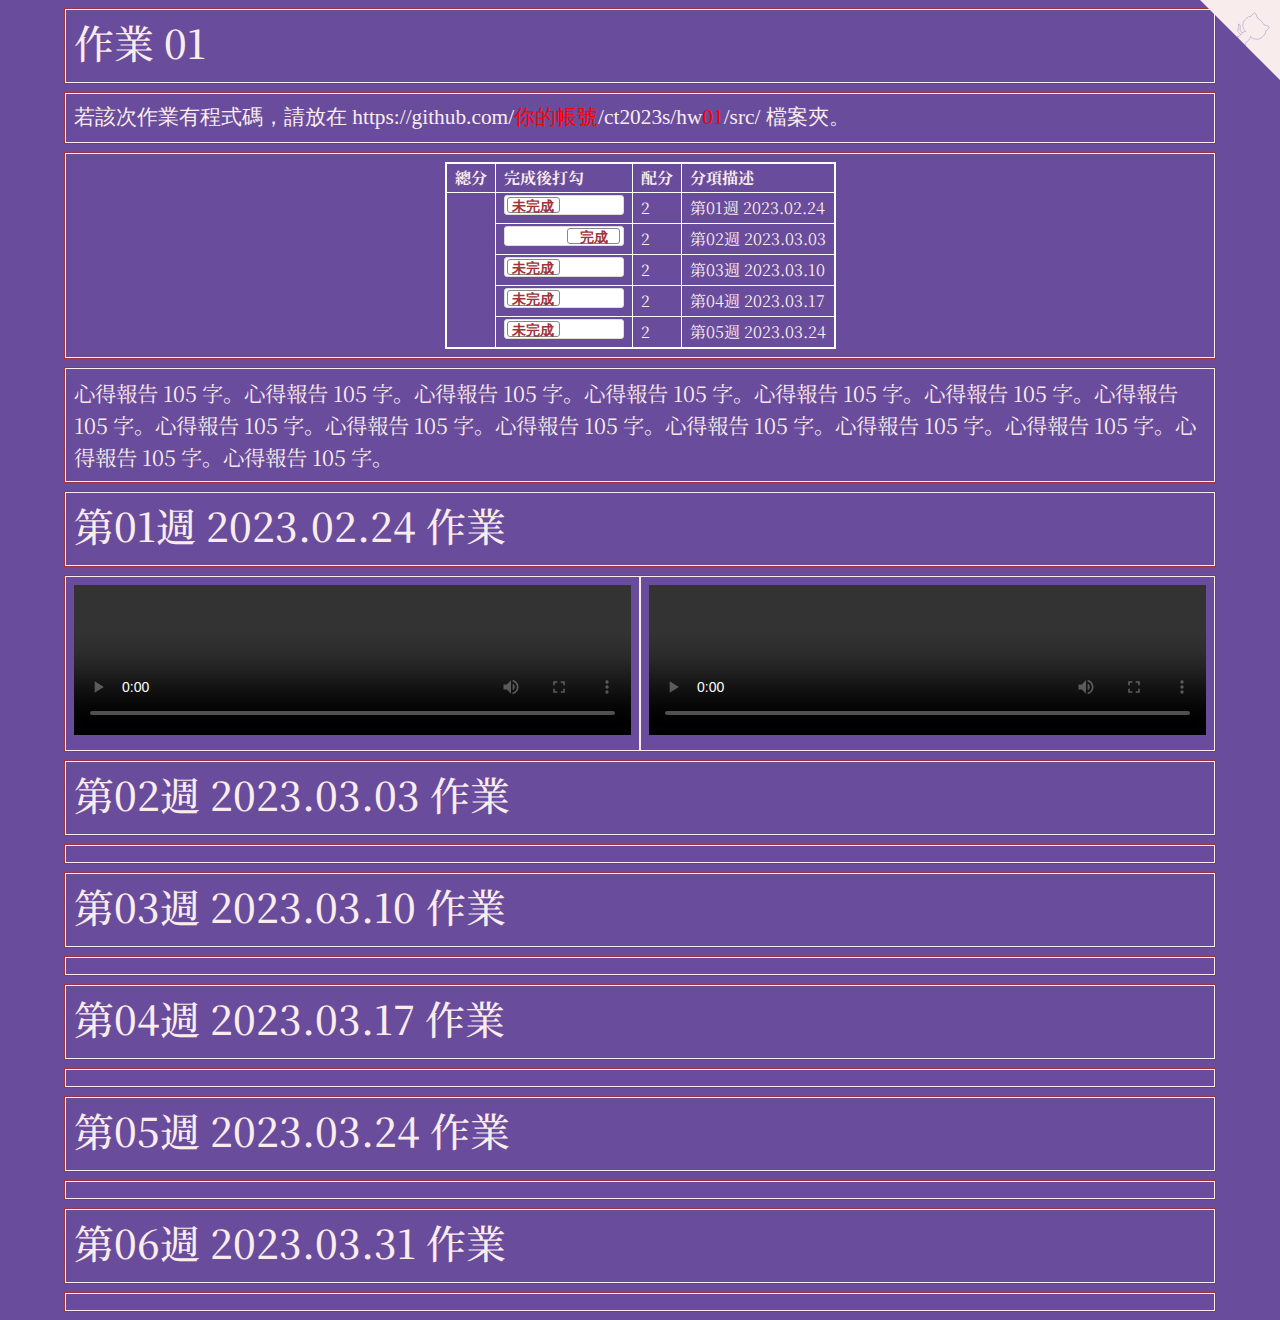
==== hw01/index.html @ e81ec560 "Add files via upload" ====
<!doctype html>
<html lang="zh-Hant-TW">
<head>
<!-- Required meta tags -->
<meta charset="utf-8">
<meta name="viewport" content="width=device-width, initial-scale=1">

<!-- D3, jquery -->
<script src="https://d3js.org/d3.v3.min.js" charset="utf-8"></script>
<script src="https://code.jquery.com/jquery-3.6.0.min.js" charset="utf-8"></script>

<!-- Bootstrap CSS -->
<link href="https://cdn.jsdelivr.net/npm/bootstrap@5.1.1/dist/css/bootstrap.min.css" rel="stylesheet">
<script src="https://cdn.jsdelivr.net/npm/bootstrap@5.1.1/dist/js/bootstrap.bundle.min.js"></script>

<title>作品集 Portfolio</title>
<style type="text/css">
  @import url('https://fonts.googleapis.com/css2?family=Noto+Serif+JP:wght@200&display=swap');

  table {
  border-collapse: collapse;
  border: 2px solid white; /* rgba(217,140,144,1) */
  font-size:  12pt;
  margin-left: auto;
  margin-right: auto;
  }

  td,
  th {
  border: 1px solid white;
  padding: 2px 8px;
  }

  .flipswitch
  {
      position: relative;
      background: white;
      width: 120px;
      height: 20px;
      -webkit-appearance: initial;
      border-radius: 3px;
      -webkit-tap-highlight-color: rgba(0, 0, 0, 0);
      outline:none;
      font-size: 14px;
      font-family: Trebuchet, Arial, sans-serif;
      font-weight: bold;
      cursor:pointer;
      border:1px solid #ddd;
  }
  .flipswitch:after
  {
      position:absolute;
      top:5%;
      display:block; 
      line-height:16px;
      width:45%;
      height:90%;
      background:#fff;
      box-sizing:border-box;
      text-align:center;
      transition: all 0.3s ease-in 0s; 
      color:rgba(159,53,58,1);
      border:#888 1px solid;
      border-radius:3px;
  }
  .flipswitch:after
  {
      left:2%;
      content: "未完成";
  }
  .flipswitch:checked:after
  {
      left:53%;
      content: "完成";
  }

  body {
    background-color: rgb(106, 76, 156); /* #6A4C9C */
    color: rgb(106, 76, 156);
    font-family: 'Noto Serif JP', serif;
  }

  .container-fluid {
    width:  90%;
  }

  .hw12 {
    border: 1px solid rgb(159, 53, 58);
    margin-top: 8px;
    margin-bottom: 8px;
  }

  .twenty {
    border: 1px solid #f9eced;
    color: #f9eced;
    padding: 8px;
    font-size: 16pt;
  }

  .twenty:hover {
      box-shadow: 0 0 5px 3px #f9eced;
      color: cyan; 
      text-shadow: 0 0 6px #FFFFFF, 0 0 6px #000000;
  }

  @font-face {
    font-family:'cjkFonts';
    src: url(cjkFonts_allseto_v1.11.woff2) format('woff2');
    /* https://cloudconvert.com/ttf-to-woff2 */
  }
  
  .cjkFonts {
    font-family: 'cjkFonts';
  }

  .github-corner:hover 
  .octo-arm {
    animation: octocat-wave 560ms ease-in-out
  }
  @keyframes octocat-wave {
    0%,100% {
      transform:rotate(0)
    }
    20%,60% {
      transform:rotate(-25deg)
    }
    40%,80% {
      transform:rotate(10deg)
    }
  }
  @media (max-width:500px) {
    .github-corner:hover 
    .octo-arm {
      animation:none
    }

    .github-corner 
    .octo-arm {
      animation: octocat-wave 560ms ease-in-out
    }
  }

  /* 波浪 */
  a {
    color:yellow;
    text-decoration: none; 
    background: url("data:image/svg+xml,%3Csvg xmlns='http://www.w3.org/2000/svg' viewBox='0 0 20 4'%3E%3Cpath fill='none' stroke='%23fff' d='M0 3.5c5 0 5-3 10-3s5 3 10 3 5-3 10-3 5 3 10 3'/%3E%3C/svg%3E") repeat-x 0 100%; 
    background-size:20px auto; 
    animation: waveMove 1s infinite linear;
  }

  a:hover {
    color:#f30;
    text-decoration: none;
    background: none;
    animation: none;
    text-decoration: underline;
    padding:2px 0;
  }
  @keyframes waveMove {
    from { background-position:0 100%; }
    to { background-position:20px 100%; }
  }
  /* 波浪 */
</style>
</head>
<body>
<!-- https://alexlenail.me/NN-SVG/about.html -->
<a href="https://github.com/你的帳號/ct2023s/" class="github-corner" aria-label="View source on Github">
  <svg width="80" height="80" viewBox="0 0 250 250" style="fill:#f9eced; color:#fff; position: absolute; top: 0; border: 0; right: 0;" aria-hidden="true">
    <path d="M0,0 L115,115 L130,115 L142,142 L250,250 L250,0 Z"></path>
    <path d="M128.3,109.0 C113.8,99.7 119.0,89.6 119.0,89.6 C122.0,82.7 120.5,78.6 120.5,78.6 C119.2,72.0 123.4,76.3 123.4,76.3 C127.3,80.9 125.5,87.3 125.5,87.3 C122.9,97.6 130.6,101.9 134.4,103.2" fill="#f9eced" stroke="#6A4C9C" style="transform-origin: 130px 106px;" class="octo-arm"></path>
    <path d="M115.0,115.0 C114.9,115.1 118.7,116.5 119.8,115.4 L133.7,101.6 C136.9,99.2 139.9,98.4 142.2,98.6 C133.8,88.0 127.5,74.4 143.8,58.0 C148.5,53.4 154.0,51.2 159.7,51.0 C160.3,49.4 163.2,43.6 171.4,40.1 C171.4,40.1 176.1,42.5 178.8,56.2 C183.1,58.6 187.2,61.8 190.9,65.4 C194.5,69.0 197.7,73.2 200.1,77.6 C213.8,80.2 216.3,84.9 216.3,84.9 C212.7,93.1 206.9,96.0 205.4,96.6 C205.1,102.4 203.0,107.8 198.3,112.5 C181.9,128.9 168.3,122.5 157.7,114.1 C157.9,116.9 156.7,120.9 152.7,124.9 L141.0,136.5 C139.8,137.7 141.6,141.9 141.8,141.8 Z" fill="#f9eced" stroke="#6A4C9C" class="octo-body"></path>
  </svg>
</a>


<div class="container-fluid">

  <!-- ------------------------------------------------>
  <div class="row hw12">
    <div class="col-md-12 twenty">
      <h1>作業 01</h1>
    </div>
  </div>

  <!-- ------------------------------------------------>
  <div class="row hw12">
    <div class="col-md-12 twenty cjkFonts">
      若該次作業有程式碼，請放在 https://github.com/<span style="color:red;">你的帳號</span>/ct2023s/hw<span style="color:red;">01</span>/src/ 檔案夾。
    </div>
  </div>

  <!-- ------------------------------------------------>
  <div class="row hw12">
    <div class="col-md-12 twenty">
      <table>
        <tr>
          <th>總分</th>
          <th>完成後打勾</th>
          <th>配分</th>
          <th>分項描述</th>
        </tr>
        <tr>
          <td rowspan="7" id="myTotal"></td>
          <td><input type="checkbox" class="flipswitch" id="myCheckbox1"></td>
          <td id='m1'>2</td>
          <td>第01週 2023.02.24</td>
        </tr>
        <tr>
          <td><input type="checkbox" class="flipswitch" id="myCheckbox2" checked></td>
          <td id='m2'>2</td>
          <td>第02週 2023.03.03</td>
        </tr>
        <tr>
          <td><input type="checkbox" class="flipswitch" id="myCheckbox3"></td>
          <td id='m3'>2</td>
          <td>第03週 2023.03.10</td>
        </tr>
        <tr>
          <td><input type="checkbox" class="flipswitch" id="myCheckbox4"></td>
          <td id='m4'>2</td>
          <td>第04週 2023.03.17</td>
        </tr>
        <tr>
          <td><input type="checkbox" class="flipswitch" id="myCheckbox5"></td>
          <td id='m5'>2</td>
          <td>第05週 2023.03.24</td>
        </tr>
      </table>
    </div>
  </div>

  <!-- ------------------------------------------------>
  <div class="row hw12">
    <div class="col-md-12 twenty">
      心得報告 105 字。心得報告 105 字。心得報告 105 字。心得報告 105 字。心得報告 105 字。心得報告 105 字。心得報告 105 字。心得報告 105 字。心得報告 105 字。心得報告 105 字。心得報告 105 字。心得報告 105 字。心得報告 105 字。心得報告 105 字。心得報告 105 字。
    </div>
  </div>

  <!-- ------------------------------------------------>
  <div class="row hw12">
    <div class="col-md-12 twenty">
      <h1>第01週 2023.02.24 作業</h1>
    </div>
  </div>

  <!-- ------------------------------------------------>
  <div class="row hw12">
    <div class="col-md-6 twenty">
      <video id="video1" style="width:100%;max-width:100%;" controls="">
        <source src="https://www.w3schools.com/html/mov_bbb.mp4" type="video/mp4">
      </video>
    </div>
    <div class="col-md-6 twenty">
      <video id="video1" style="width:100%;max-width:100%;" controls="">
        <source src="https://www.w3schools.com/html/mov_bbb.mp4" type="video/mp4">
      </video>
    </div>
  </div>


  <!-- ------------------------------------------------>
  <div class="row hw12">
    <div class="col-md-12 twenty">
      <h1>第02週 2023.03.03 作業</h1>
    </div>
  </div>

  <!-- ------------------------------------------------>
  <div class="row hw12">
    <div class="col-md-12 twenty">
      
    </div>
  </div>



  <!-- ------------------------------------------------>
  <div class="row hw12">
    <div class="col-md-12 twenty">
      <h1>第03週 2023.03.10 作業</h1>
    </div>
  </div>

  <!-- ------------------------------------------------>
  <div class="row hw12">
    <div class="col-md-12 twenty">
      
    </div>
  </div>



  <!-- ------------------------------------------------>
  <div class="row hw12">
    <div class="col-md-12 twenty">
      <h1>第04週 2023.03.17 作業</h1>
    </div>
  </div>

  <!-- ------------------------------------------------>
  <div class="row hw12">
    <div class="col-md-12 twenty">
      
    </div>
  </div>



  <!-- ------------------------------------------------>
  <div class="row hw12">
    <div class="col-md-12 twenty">
      <h1>第05週 2023.03.24 作業</h1>
    </div>
  </div>

  <!-- ------------------------------------------------>
  <div class="row hw12">
    <div class="col-md-12 twenty">
      
    </div>
  </div>



  <!-- ------------------------------------------------>
  <div class="row hw12">
    <div class="col-md-12 twenty">
      <h1>第06週 2023.03.31 作業</h1>
    </div>
  </div>

  <!-- ------------------------------------------------>
  <div class="row hw12">
    <div class="col-md-12 twenty">
      
    </div>
  </div>


  <!-- ------------------------------------------------>

  <!-- ------------------------------------------------>


<script>
  $(function() {
    var f = function() {
      $(this).next().text($(this).is(':checked') ? '做完' : '未做完');
    };
    $('input').change(f).trigger('change');
  });

  d3.select("#myCheckbox1").on("change",update);
  d3.select("#myCheckbox2").on("change",update);
  d3.select("#myCheckbox3").on("change",update);
  d3.select("#myCheckbox4").on("change",update);
  d3.select("#myCheckbox5").on("change",update);
  d3.select("#myCheckbox6").on("change",update);
  d3.select("#myCheckbox7").on("change",update);

  update();
  
  function update(){

    var score = 0;

    if (d3.select("#myCheckbox1").property("checked")){
      score += parseInt(d3.select('#m1').html());
    }

    if (d3.select("#myCheckbox2").property("checked")){
      score += parseInt(d3.select('#m2').html());   
    }

    if (d3.select("#myCheckbox3").property("checked")){
      score += parseInt(d3.select('#m3').html());   
    }

    if (d3.select("#myCheckbox4").property("checked")){
      score += parseInt(d3.select('#m4').html());   
    }

    if (d3.select("#myCheckbox5").property("checked")){
      score += parseInt(d3.select('#m5').html());   
    }


    d3.select("#myTotal").html(score);    
  }
</script>

</body>
</html>
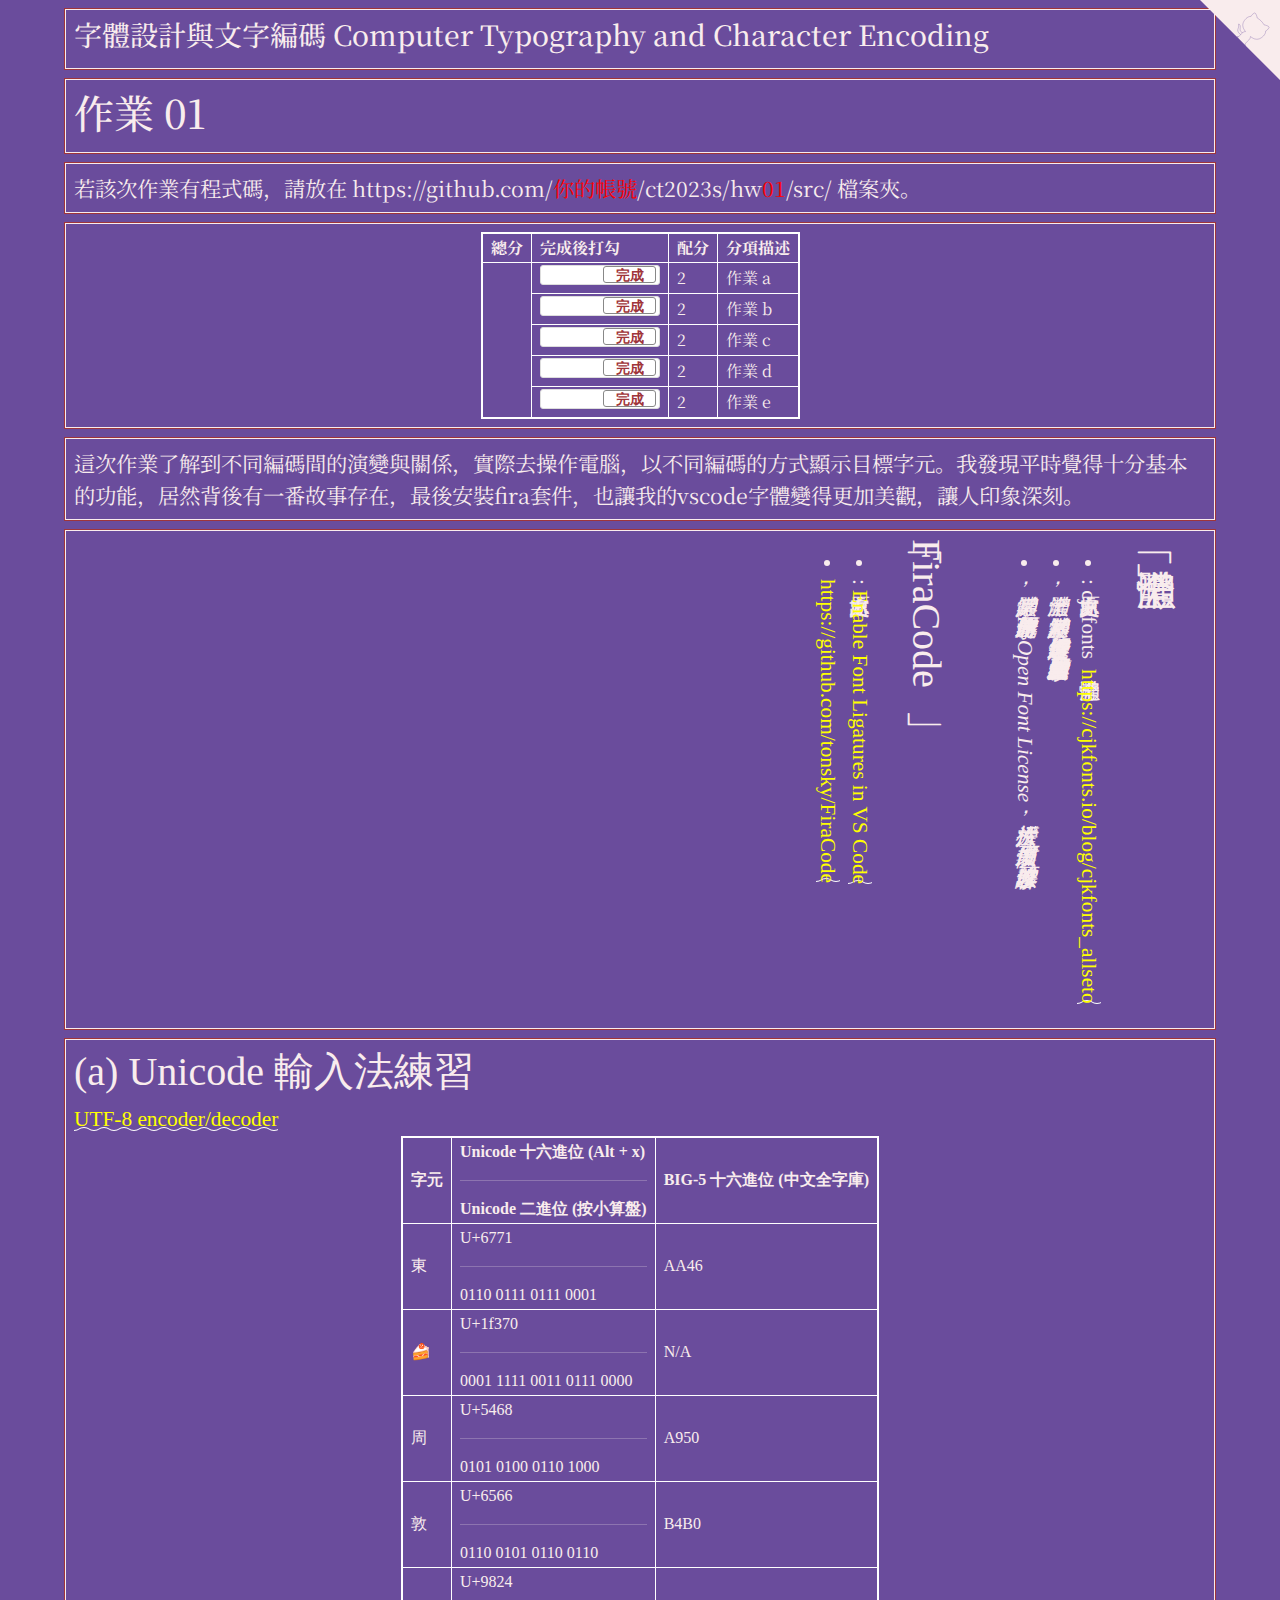
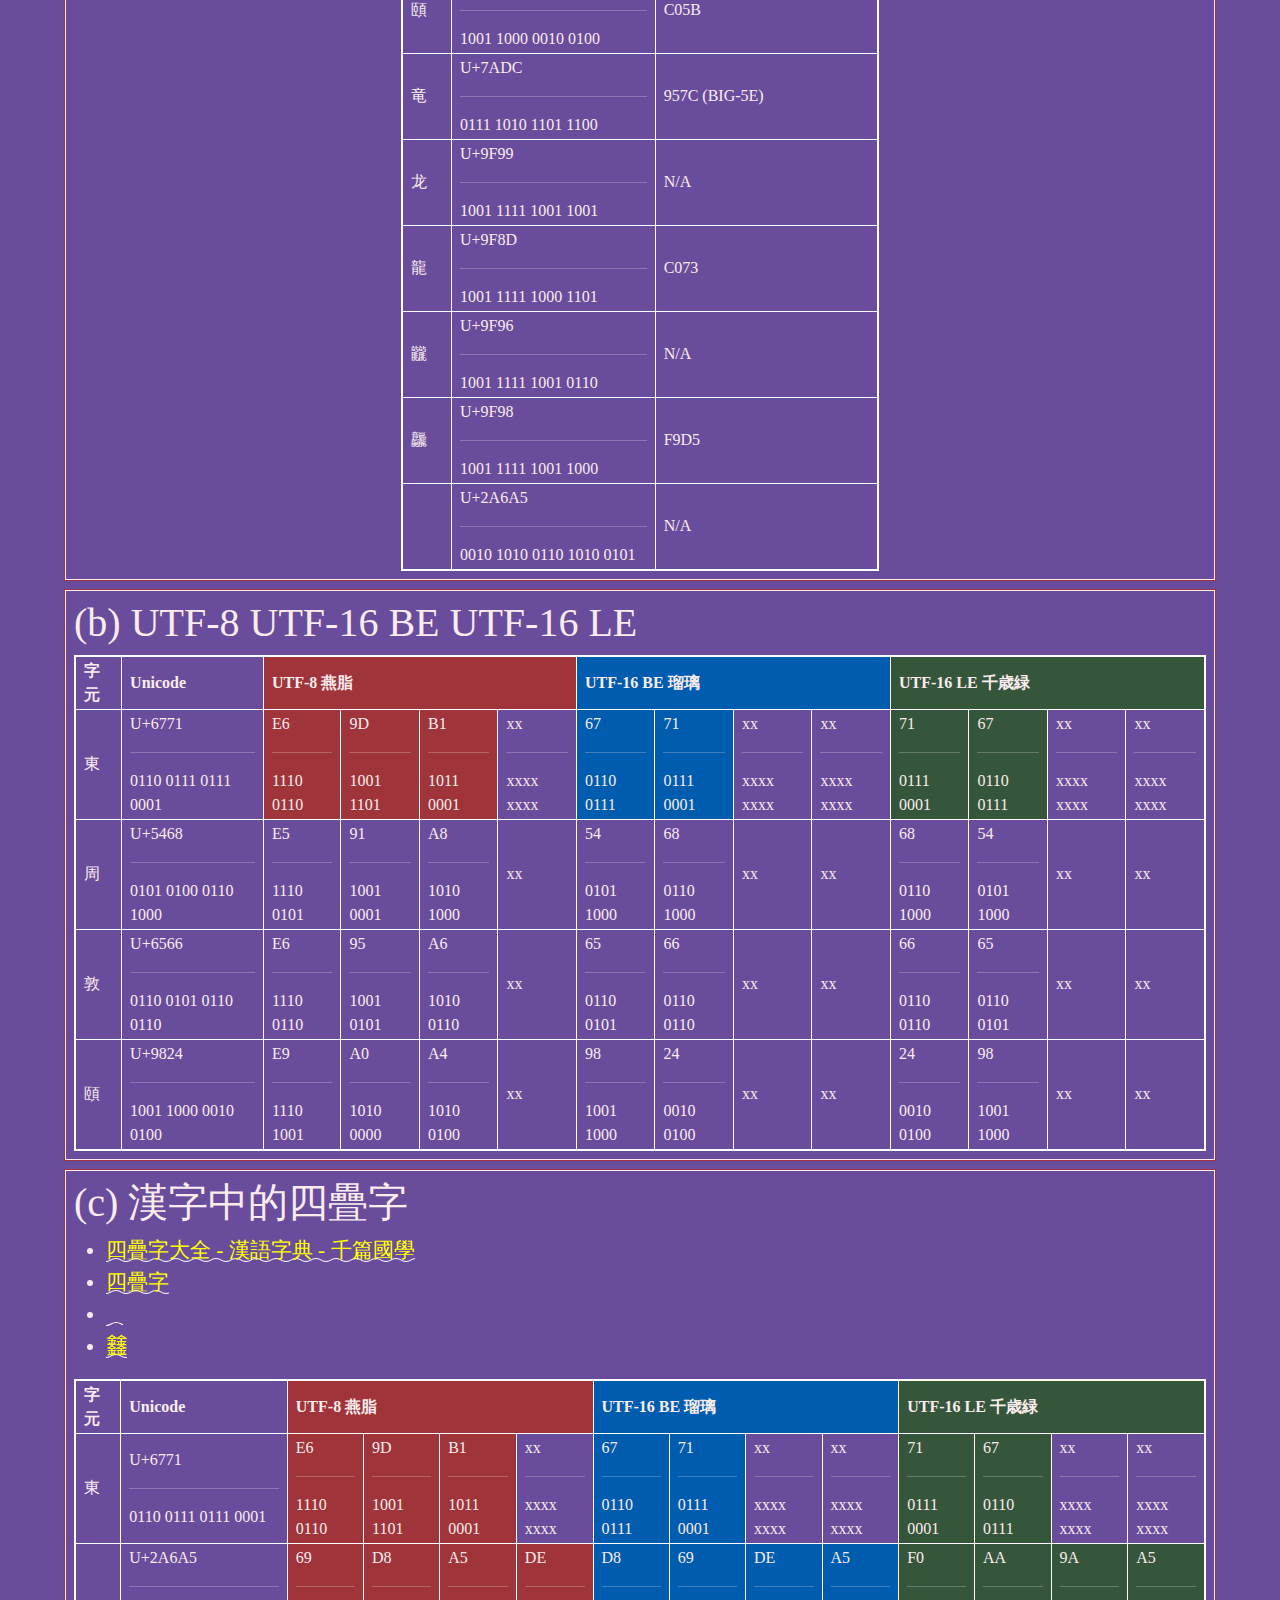
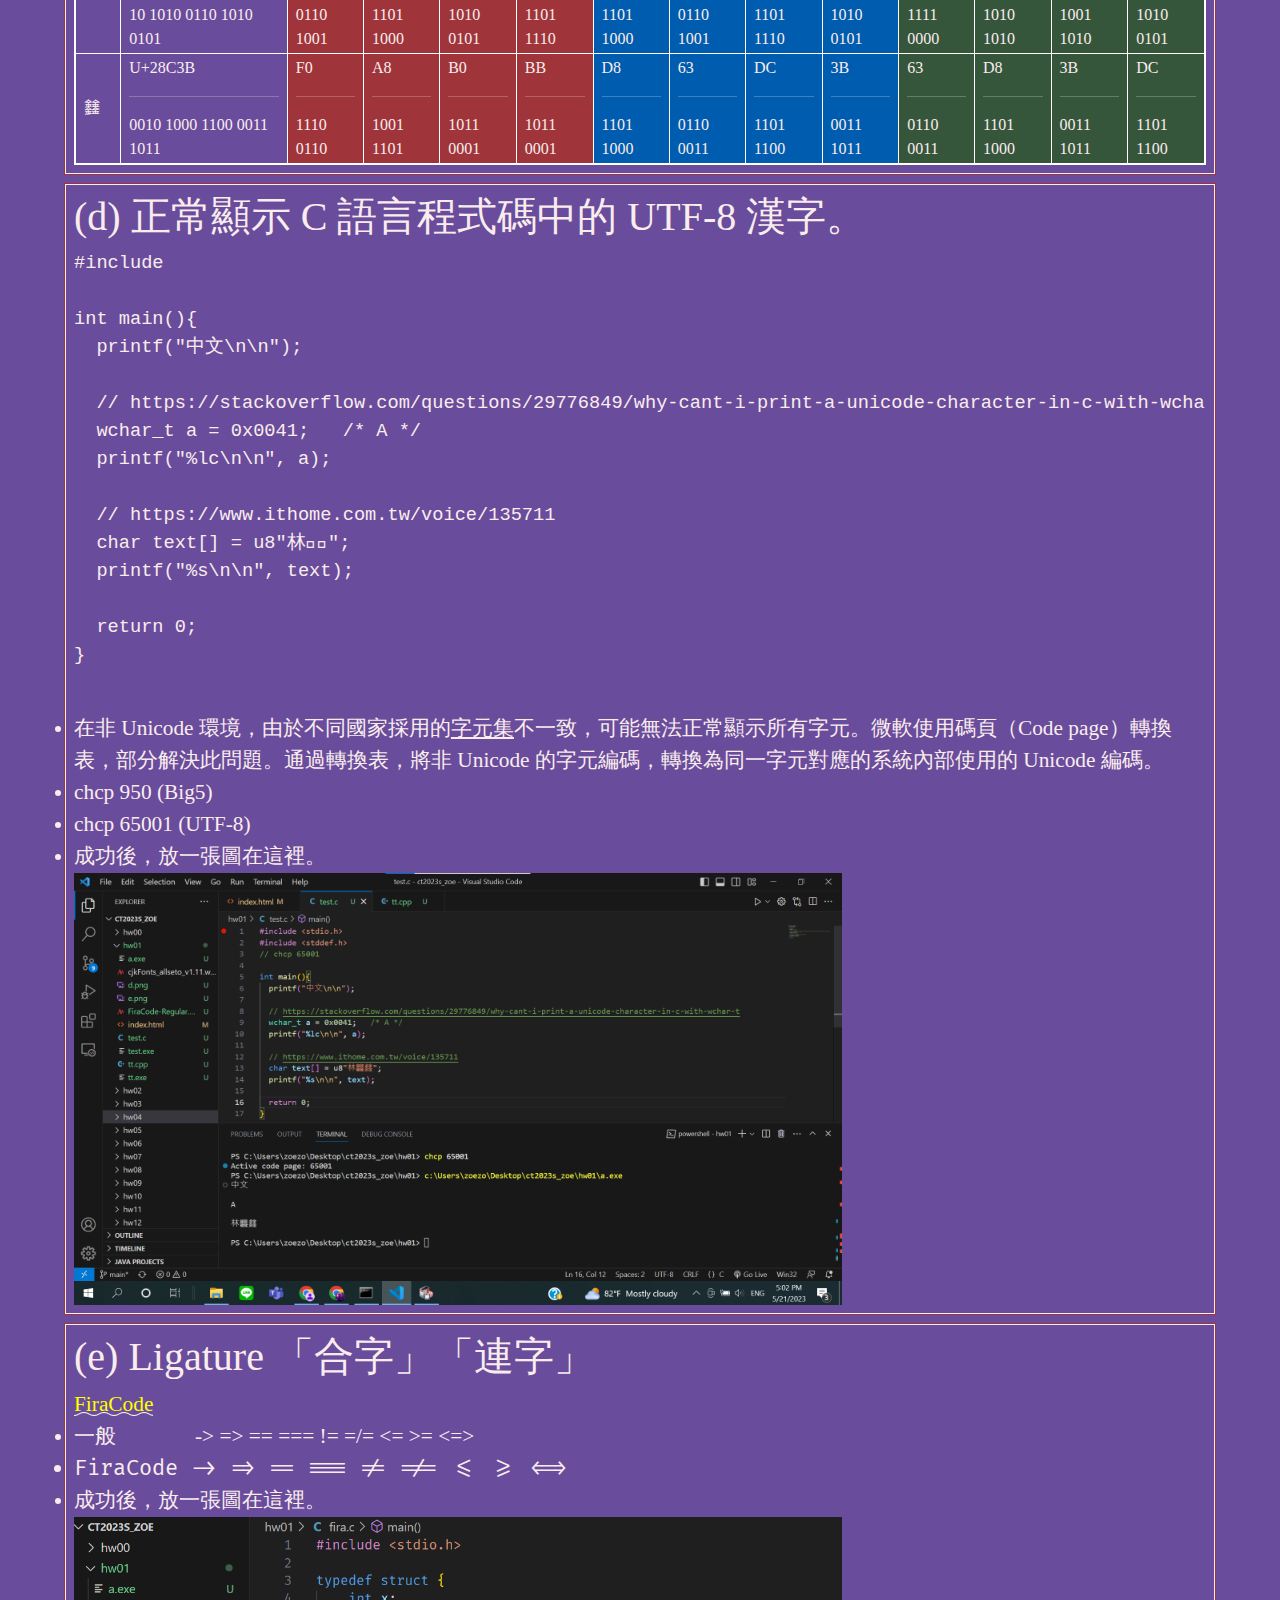
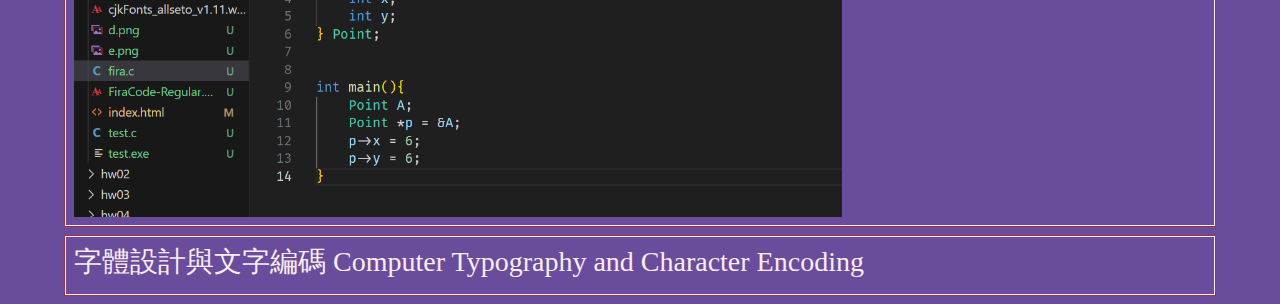
==== commit 93d62fae: "updated hw01" ====
--- a/hw01/index.html
+++ b/hw01/index.html
@@ -14,21 +14,23 @@
 <script src="https://cdn.jsdelivr.net/npm/bootstrap@5.1.1/dist/js/bootstrap.bundle.min.js"></script>
 
 <title>作品集 Portfolio</title>
+<!-- https://alexlenail.me/NN-SVG/about.html -->
+<link rel="icon" href="../hw00/favicon.svg"/>
 <style type="text/css">
   @import url('https://fonts.googleapis.com/css2?family=Noto+Serif+JP:wght@200&display=swap');
 
   table {
-  border-collapse: collapse;
-  border: 2px solid white; /* rgba(217,140,144,1) */
-  font-size:  12pt;
-  margin-left: auto;
-  margin-right: auto;
+    border-collapse: collapse;
+    border: 2px solid white; /* rgba(217,140,144,1) */
+    font-size:  12pt;
+    margin-left: auto;
+    margin-right: auto;
   }
 
   td,
   th {
-  border: 1px solid white;
-  padding: 2px 8px;
+    border: 1px solid white;
+    padding: 2px 8px;
   }
 
   .flipswitch
@@ -108,9 +110,24 @@
     src: url(cjkFonts_allseto_v1.11.woff2) format('woff2');
     /* https://cloudconvert.com/ttf-to-woff2 */
   }
-  
+
+  @font-face {
+    font-family:'FiraCode-Regular';
+    src: url(FiraCode-Regular.woff2) format('woff2');
+    /* https://worldofzero.com/posts/enable-font-ligatures-vscode/ */
+  }
+
   .cjkFonts {
     font-family: 'cjkFonts';
+    writing-mode: vertical-rl;
+  }
+
+  .cjkFontsH {
+    font-family: 'cjkFonts';
+  }
+
+  .FiraCode {
+    font-family: 'FiraCode-Regular';
   }
 
   .github-corner:hover 
@@ -180,13 +197,20 @@
   <!-- ------------------------------------------------>
   <div class="row hw12">
     <div class="col-md-12 twenty">
+      <h3>字體設計與文字編碼   Computer Typography and Character Encoding</h3>
+    </div>
+  </div>
+
+  <!-- ------------------------------------------------>
+  <div class="row hw12">
+    <div class="col-md-12 twenty">
       <h1>作業 01</h1>
     </div>
   </div>
 
   <!-- ------------------------------------------------>
   <div class="row hw12">
-    <div class="col-md-12 twenty cjkFonts">
+    <div class="col-md-12 twenty">
       若該次作業有程式碼，請放在 https://github.com/<span style="color:red;">你的帳號</span>/ct2023s/hw<span style="color:red;">01</span>/src/ 檔案夾。
     </div>
   </div>
@@ -203,29 +227,29 @@
         </tr>
         <tr>
           <td rowspan="7" id="myTotal"></td>
-          <td><input type="checkbox" class="flipswitch" id="myCheckbox1"></td>
+          <td><input type="checkbox" class="flipswitch" id="myCheckbox1" checked></td>
           <td id='m1'>2</td>
-          <td>第01週 2023.02.24</td>
+          <td>作業 a</td>
         </tr>
         <tr>
           <td><input type="checkbox" class="flipswitch" id="myCheckbox2" checked></td>
           <td id='m2'>2</td>
-          <td>第02週 2023.03.03</td>
-        </tr>
-        <tr>
-          <td><input type="checkbox" class="flipswitch" id="myCheckbox3"></td>
+          <td>作業 b</td>
+        </tr>
+        <tr>
+          <td><input type="checkbox" class="flipswitch" id="myCheckbox3" checked></td>
           <td id='m3'>2</td>
-          <td>第03週 2023.03.10</td>
-        </tr>
-        <tr>
-          <td><input type="checkbox" class="flipswitch" id="myCheckbox4"></td>
+          <td>作業 c</td>
+        </tr>
+        <tr>
+          <td><input type="checkbox" class="flipswitch" id="myCheckbox4" checked></td>
           <td id='m4'>2</td>
-          <td>第04週 2023.03.17</td>
-        </tr>
-        <tr>
-          <td><input type="checkbox" class="flipswitch" id="myCheckbox5"></td>
+          <td>作業 d</td>
+        </tr>
+        <tr>
+          <td><input type="checkbox" class="flipswitch" id="myCheckbox5" checked></td>
           <td id='m5'>2</td>
-          <td>第05週 2023.03.24</td>
+          <td>作業 e</td>
         </tr>
       </table>
     </div>
@@ -234,18 +258,34 @@
   <!-- ------------------------------------------------>
   <div class="row hw12">
     <div class="col-md-12 twenty">
-      心得報告 105 字。心得報告 105 字。心得報告 105 字。心得報告 105 字。心得報告 105 字。心得報告 105 字。心得報告 105 字。心得報告 105 字。心得報告 105 字。心得報告 105 字。心得報告 105 字。心得報告 105 字。心得報告 105 字。心得報告 105 字。心得報告 105 字。
-    </div>
-  </div>
-
-  <!-- ------------------------------------------------>
-  <div class="row hw12">
-    <div class="col-md-12 twenty">
-      <h1>第01週 2023.02.24 作業</h1>
-    </div>
-  </div>
-
-  <!-- ------------------------------------------------>
+      這次作業了解到不同編碼間的演變與關係，實際去操作電腦，以不同編碼的方式顯示目標字元。我發現平時覺得十分基本的功能，居然背後有一番故事存在，最後安裝fira套件，也讓我的vscode字體變得更加美觀，讓人印象深刻。
+    </div>
+  </div>
+
+  <!-- ------------------------------------------------>
+  <div class="row hw12">
+    <div class="col-md-12 twenty cjkFonts">
+      <h1> 「全瀨體」</h1>
+
+      <ul>
+        <li>原文出處: cjkfonts 全瀨體 <a href="https://cjkfonts.io/blog/cjkfonts_allseto" target="_blank"> https://cjkfonts.io/blog/cjkfonts_allseto</a></li>
+        <li><cite>全瀨體，基於瀨戶字體，透過深度學習智能造字，產生的字體數量是跟思源黑體相同。</cite></li>
+        <li><cite>瀨戶字體，原作者將此字體用 SIL Open Font License 授權方法，可以商業使用，可以容許修改字體。</cite></li>
+      </ul>
+
+      <h1> 「FiraCode」</h1>
+
+      <ul>
+       <li>原文出處: <a href="https://worldofzero.com/posts/enable-font-ligatures-vscode/" target="_blank"> Enable Font Ligatures in VS Code </a></li>
+        <li><a href="https://github.com/tonsky/FiraCode" target="_blank">https://github.com/tonsky/FiraCode</a></li>
+      </ul>
+
+
+    </div>
+  </div>
+
+  <!-- ------------------------------------------------>
+  <!--
   <div class="row hw12">
     <div class="col-md-6 twenty">
       <video id="video1" style="width:100%;max-width:100%;" controls="">
@@ -258,91 +298,303 @@
       </video>
     </div>
   </div>
-
-
-  <!-- ------------------------------------------------>
-  <div class="row hw12">
-    <div class="col-md-12 twenty">
-      <h1>第02週 2023.03.03 作業</h1>
-    </div>
-  </div>
-
-  <!-- ------------------------------------------------>
-  <div class="row hw12">
-    <div class="col-md-12 twenty">
-      
-    </div>
-  </div>
-
-
-
-  <!-- ------------------------------------------------>
-  <div class="row hw12">
-    <div class="col-md-12 twenty">
-      <h1>第03週 2023.03.10 作業</h1>
-    </div>
-  </div>
-
-  <!-- ------------------------------------------------>
-  <div class="row hw12">
-    <div class="col-md-12 twenty">
-      
-    </div>
-  </div>
-
-
-
-  <!-- ------------------------------------------------>
-  <div class="row hw12">
-    <div class="col-md-12 twenty">
-      <h1>第04週 2023.03.17 作業</h1>
-    </div>
-  </div>
-
-  <!-- ------------------------------------------------>
-  <div class="row hw12">
-    <div class="col-md-12 twenty">
-      
-    </div>
-  </div>
-
-
-
-  <!-- ------------------------------------------------>
-  <div class="row hw12">
-    <div class="col-md-12 twenty">
-      <h1>第05週 2023.03.24 作業</h1>
-    </div>
-  </div>
-
-  <!-- ------------------------------------------------>
-  <div class="row hw12">
-    <div class="col-md-12 twenty">
-      
-    </div>
-  </div>
-
-
-
-  <!-- ------------------------------------------------>
-  <div class="row hw12">
-    <div class="col-md-12 twenty">
-      <h1>第06週 2023.03.31 作業</h1>
-    </div>
-  </div>
-
-  <!-- ------------------------------------------------>
-  <div class="row hw12">
-    <div class="col-md-12 twenty">
-      
-    </div>
-  </div>
-
-
-  <!-- ------------------------------------------------>
-
-  <!-- ------------------------------------------------>
-
+  -->
+
+
+  <!-- ------------------------------------------------>
+  <div class="row hw12">
+    <div class="col-md-12 twenty cjkFontsH">
+      <h1>(a) Unicode 輸入法練習 </h1>
+      <a href="https://mothereff.in/utf-8" target="_blank">UTF-8 encoder/decoder</a>
+      <table>
+        <tr>
+          <th>字元</th>
+          <th>Unicode 十六進位 (Alt + x)<hr>Unicode 二進位 (按小算盤)</th>
+          <th>BIG-5 十六進位 (中文全字庫)</th>
+        </tr>
+        <tr>
+          <td>東</td>
+          <td>U+6771<hr>0110 0111 0111 0001</td>
+          <td>AA46</td> <!-- BIG-5 十六進位 -->
+        </tr>
+        <tr>
+          <td>🍰</td>
+          <td>U+1f370<hr>0001 1111 0011 0111 0000</td> <!-- Unicode 二進位 -->
+          <td>N/A</td> <!-- BIG-5 十六進位 -->
+        </tr>
+        <tr>
+          <td>周</td>
+          <td>U+5468<hr>0101 0100 0110 1000</td> <!-- Unicode 二進位 -->
+          <td>A950</td> <!-- BIG-5 十六進位 -->
+        </tr>
+        <tr>
+          <td>敦</td>
+          <td>U+6566<hr>0110 0101 0110 0110</td> <!-- Unicode 二進位 -->
+          <td>B4B0</td> <!-- BIG-5 十六進位 -->
+        </tr>
+        <tr>
+          <td>頤</td>
+          <td>U+9824<hr>1001 1000 0010 0100</td> <!-- Unicode 二進位 -->
+          <td>C05B</td> <!-- BIG-5 十六進位 -->
+        </tr>
+        <tr>
+          <td>竜</td>
+          <td>U+7ADC<hr>0111 1010 1101 1100</td> <!-- Unicode 二進位 -->
+          <td>957C (BIG-5E)</td> <!-- BIG-5 十六進位 -->
+        </tr>
+        <tr>
+          <td>龙</td>
+          <td>U+9F99<hr>1001 1111 1001 1001</td> <!-- Unicode 二進位 -->
+          <td>N/A</td> <!-- BIG-5 十六進位 -->
+        </tr>
+        <tr>
+          <td>龍</td>
+          <td>U+9F8D<hr>1001 1111 1000 1101</td> <!-- Unicode 二進位 -->
+          <td>C073</td> <!-- BIG-5 十六進位 -->
+        </tr>
+        <tr>
+          <td>龖</td>
+          <td>U+9F96<hr>1001 1111 1001 0110</td> <!-- Unicode 二進位 -->
+          <td>N/A</td> <!-- BIG-5 十六進位 -->
+        </tr>
+        <tr>
+          <td>龘</td>
+          <td>U+9F98<hr>1001 1111 1001 1000</td> <!-- Unicode 二進位 -->
+          <td>F9D5</td> <!-- BIG-5 十六進位 -->
+        </tr>
+        <tr>
+          <td>𪚥</td> <!-- 新細明體-ExtB -->
+          <td>U+2A6A5<hr>0010 1010 0110 1010 0101</td> <!-- Unicode 二進位 -->
+          <td>N/A</td> <!-- BIG-5 十六進位 -->
+        </tr>
+      </table>
+    </div>
+  </div>
+
+  <!-- ------------------------------------------------>
+  <div class="row hw12">
+    <div class="col-md-12 twenty cjkFontsH">
+      <h1>(b) UTF-8 UTF-16 BE UTF-16 LE</h1>
+
+      <table>
+        <tr>
+          <th>字元</th> <!-- 紺 https://nipponcolors.com/#kon --> <!-- 桔梗 https://nipponcolors.com/#kikyo --> 
+          <th colspan="1">Unicode</th>
+          <th colspan="4" style="background-color:#9F353A;">UTF-8 燕脂</th> <!-- 燕脂 https://nipponcolors.com/#enji -->
+          <th colspan="4" style="background-color:#005CAF;">UTF-16 BE 瑠璃</th> <!-- 瑠璃 https://nipponcolors.com/#ruri https://nipponcolors.com/#kon -->
+          <th colspan="4" style="background-color:#36563C;">UTF-16 LE 千歳緑</th> <!-- 千歳緑 https://nipponcolors.com/#chitosemidori -->
+        </tr>
+        <tr>
+          <td>東</td>
+          <td>U+6771<hr>0110 0111 0111 0001</td>
+          <td style="background-color:#9F353A;">E6<hr>1110 0110</td> <!-- UTF-8 -->
+          <td style="background-color:#9F353A;">9D<hr>1001 1101</td>
+          <td style="background-color:#9F353A;">B1<hr>1011 0001</td>
+          <td>xx<hr>xxxx xxxx</td>
+          <td style="background-color:#005CAF;">67<hr>0110 0111</td> <!-- UTF-16 BE -->
+          <td style="background-color:#005CAF;">71<hr>0111 0001</td>
+          <td>xx<hr>xxxx xxxx</td>
+          <td>xx<hr>xxxx xxxx</td>
+          <td style="background-color:#36563C;">71<hr>0111 0001</td> <!-- UTF-16 LE -->
+          <td style="background-color:#36563C;">67<hr>0110 0111</td>
+          <td>xx<hr>xxxx xxxx</td>
+          <td>xx<hr>xxxx xxxx</td>
+        </tr>       
+        <tr>
+          <td>周</td>
+          <td>U+5468<hr>0101 0100 0110 1000</td>
+          <td>E5<hr>1110 0101</td> <!-- UTF-8 -->
+          <td>91<hr>1001 0001</td>
+          <td>A8<hr>1010 1000</td>
+          <td>xx</td>
+          <td>54<hr>0101 1000</td> <!-- UTF-16 BE -->
+          <td>68<hr>0110 1000</td>
+          <td>xx</td>
+          <td>xx</td>
+          <td>68<hr>0110 1000</td> <!-- UTF-16 LE -->
+          <td>54<hr>0101 1000</td>
+          <td>xx</td>
+          <td>xx</td>
+        </tr>
+        <tr>
+          <td>敦</td>
+          <td>U+6566<hr>0110 0101 0110 0110</td>
+          <td>E6<hr>1110 0110</td> <!-- UTF-8 -->
+          <td>95<hr>1001 0101</td>
+          <td>A6<hr>1010 0110</td>
+          <td>xx</td>
+          <td>65<hr>0110 0101</td> <!-- UTF-16 BE -->
+          <td>66<hr>0110 0110</td>
+          <td>xx</td>
+          <td>xx</td>
+          <td>66<hr>0110 0110</td> <!-- UTF-16 LE -->
+          <td>65<hr>0110 0101</td>
+          <td>xx</td>
+          <td>xx</td>
+        </tr>
+        <tr>
+          <td>頤</td>
+          <td>U+9824<hr>1001 1000 0010 0100</td>
+          <td>E9<hr>1110 1001</td> <!-- UTF-8 -->
+          <td>A0<hr>1010 0000</td>
+          <td>A4<hr>1010 0100</td>
+          <td>xx</td>
+          <td>98<hr>1001 1000</td> <!-- UTF-16 BE -->
+          <td>24<hr>0010 0100</td>
+          <td>xx</td>
+          <td>xx</td>
+          <td>24<hr>0010 0100</td> <!-- UTF-16 LE -->
+          <td>98<hr>1001 1000</td>
+          <td>xx</td>
+          <td>xx</td>
+        </tr>
+      </table>
+    </div>
+  </div>
+
+
+
+  <!-- ------------------------------------------------>
+  <div class="row hw12">
+    <div class="col-md-12 twenty cjkFontsH">
+      <h1>(c) 漢字中的四疊字</h1>
+      <!--
+      <ul>
+        <li><a href="" target="_blank"> </a></li>
+        <li><a href="" target="_blank"> </a></li>
+      </ul>
+      -->
+      <ul>
+        <!-- 四叠字大全 - 汉语字典 - 千篇国学 -->
+        <li><a href="https://zidian.qianp.com/sidiezi.html" target="_blank">四疊字大全 - 漢語字典 - 千篇國學</a></li>
+        <li><a href="https://zh.wikipedia.org/wiki/%E5%9B%9B%E5%8F%A0%E5%AD%97" target="_blank">四疊字</a></li>
+        <li><a href="https://www.compart.com/en/unicode/U+2A6A5" target="_blank">𪚥</a></li>
+        <li><a href="https://www.compart.com/en/unicode/U+28C3B" target="_blank">𨰻</a></li>
+      </ul>
+
+      <table>
+        <tr>
+          <th>字元</th> <!-- 紺 https://nipponcolors.com/#kon --> <!-- 桔梗 https://nipponcolors.com/#kikyo --> 
+          <th colspan="1">Unicode</th>
+          <th colspan="4" style="background-color:#9F353A;">UTF-8 燕脂</th> <!-- 燕脂 https://nipponcolors.com/#enji -->
+          <th colspan="4" style="background-color:#005CAF;">UTF-16 BE 瑠璃</th> <!-- 瑠璃 https://nipponcolors.com/#ruri https://nipponcolors.com/#kon -->
+          <th colspan="4" style="background-color:#36563C;">UTF-16 LE 千歳緑</th> <!-- 千歳緑 https://nipponcolors.com/#chitosemidori -->
+        </tr>
+        <tr>
+        <td>東</td>
+          <td>U+6771<hr>0110 0111 0111 0001</td>
+          <td style="background-color:#9F353A;">E6<hr>1110 0110</td> <!-- UTF-8 -->
+          <td style="background-color:#9F353A;">9D<hr>1001 1101</td>
+          <td style="background-color:#9F353A;">B1<hr>1011 0001</td>
+          <td>xx<hr>xxxx xxxx</td>
+          <td style="background-color:#005CAF;">67<hr>0110 0111</td> <!-- UTF-16 BE -->
+          <td style="background-color:#005CAF;">71<hr>0111 0001</td>
+          <td>xx<hr>xxxx xxxx</td>
+          <td>xx<hr>xxxx xxxx</td>
+          <td style="background-color:#36563C;">71<hr>0111 0001</td> <!-- UTF-16 LE -->
+          <td style="background-color:#36563C;">67<hr>0110 0111</td>
+          <td>xx<hr>xxxx xxxx</td>
+          <td>xx<hr>xxxx xxxx</td>
+        </tr>
+        <tr>
+          <td>𪚥</td>
+          <td>U+2A6A5<hr>10 1010 0110 1010 0101</td>
+          <td style="background-color:#9F353A;">69<hr>0110 1001</td> <!-- UTF-8 -->
+          <td style="background-color:#9F353A;">D8<hr>1101 1000</td>
+          <td style="background-color:#9F353A;">A5<hr>1010 0101</td>
+          <td style="background-color:#9F353A;">DE<hr>1101 1110</td>
+
+          <td style="background-color:#005CAF;">D8<hr>1101 1000</td> <!-- UTF-16 BE -->
+          <td style="background-color:#005CAF;">69<hr>0110 1001</td>
+          <td style="background-color:#005CAF;">DE<hr>1101 1110</td>
+          <td style="background-color:#005CAF;">A5<hr>1010 0101</td>
+
+          <td style="background-color:#36563C;">F0<hr>1111 0000</td> <!-- UTF-16 LE -->
+          <td style="background-color:#36563C;">AA<hr>1010 1010</td>
+          <td style="background-color:#36563C;">9A<hr>1001 1010</td>
+          <td style="background-color:#36563C;">A5<hr>1010 0101</td>
+        </tr>
+        <tr>
+          <td>𨰻</td>
+          <td>U+28C3B<hr>0010 1000 1100 0011 1011</td>
+          <td style="background-color:#9F353A;">F0<hr>1110 0110</td> <!-- UTF-8 -->
+          <td style="background-color:#9F353A;">A8<hr>1001 1101</td>
+          <td style="background-color:#9F353A;">B0<hr>1011 0001</td>
+          <td style="background-color:#9F353A;">BB<hr>1011 0001</td>
+
+          <td style="background-color:#005CAF;">D8<hr>1101 1000</td> <!-- UTF-16 BE -->
+          <td style="background-color:#005CAF;">63<hr>0110 0011</td>
+          <td style="background-color:#005CAF;">DC<hr>1101 1100</td>
+          <td style="background-color:#005CAF;">3B<hr>0011 1011</td>
+
+          <td style="background-color:#36563C;">63<hr>0110 0011</td> <!-- UTF-16 LE -->
+          <td style="background-color:#36563C;">D8<hr>1101 1000</td>
+          <td style="background-color:#36563C;">3B<hr>0011 1011</td>
+          <td style="background-color:#36563C;">DC<hr>1101 1100</td>
+        </tr>
+      </table>
+
+    </div>
+  </div>
+
+  <!-- ------------------------------------------------>
+  <div class="row hw12">
+    <div class="col-md-12 twenty cjkFontsH">
+      <h1>(d) 正常顯示 C 語言程式碼中的 UTF-8 漢字。 </h1>
+      <pre>
+#include <stdio.h>
+
+int main(){
+  printf("中文\n\n");
+
+  // https://stackoverflow.com/questions/29776849/why-cant-i-print-a-unicode-character-in-c-with-wchar-t
+  wchar_t a = 0x0041;   /* A */
+  printf("%lc\n\n", a);
+
+  // https://www.ithome.com.tw/voice/135711
+  char text[] = u8"林𪚥𨰻";
+  printf("%s\n\n", text);
+
+  return 0;
+}
+      </pre>
+      <li>在非 Unicode 環境，由於不同國家採用的<u>字元集</u>不一致，可能無法正常顯示所有字元。微軟使用碼頁（Code page）轉換表，部分解決此問題。通過轉換表，將非 Unicode 的字元編碼，轉換為同一字元對應的系統內部使用的 Unicode 編碼。</li>
+      <li>chcp 950 (Big5)</li>
+      <li>chcp 65001 (UTF-8)</li>
+
+
+      <li>成功後，放一張圖在這裡。</li>
+      <img src="./d.png" width="768"/>
+    </div>
+  </div>
+
+
+
+  <!-- ------------------------------------------------>
+  <div class="row hw12">
+    <div class="col-md-12 twenty cjkFontsH">
+      <h1>(e) Ligature 「合字」「連字」</h1>
+      <a href="https://github.com/tonsky/FiraCode">FiraCode</a>
+      <li class="">一般 &nbsp; &ensp; &emsp; &thinsp; &zwnj; &zwj; -> => == === != =/= <= >= <=> </li>
+      <li class="FiraCode">FiraCode -> => == === != =/= <= >= <=> </li>
+      <li>成功後，放一張圖在這裡。</li>
+      <img src="./e.png" width="768"/>
+    </div>
+  </div>
+
+
+
+  <!-- ------------------------------------------------>
+  <div class="row hw12">
+    <div class="col-md-12 twenty cjkFontsH">
+      <h3>字體設計與文字編碼   Computer Typography and Character Encoding</h3>
+    </div>
+  </div>
+
+
+  <!-- ------------------------------------------------>
+
+  <!-- ------------------------------------------------>
 
 <script>
   $(function() {
